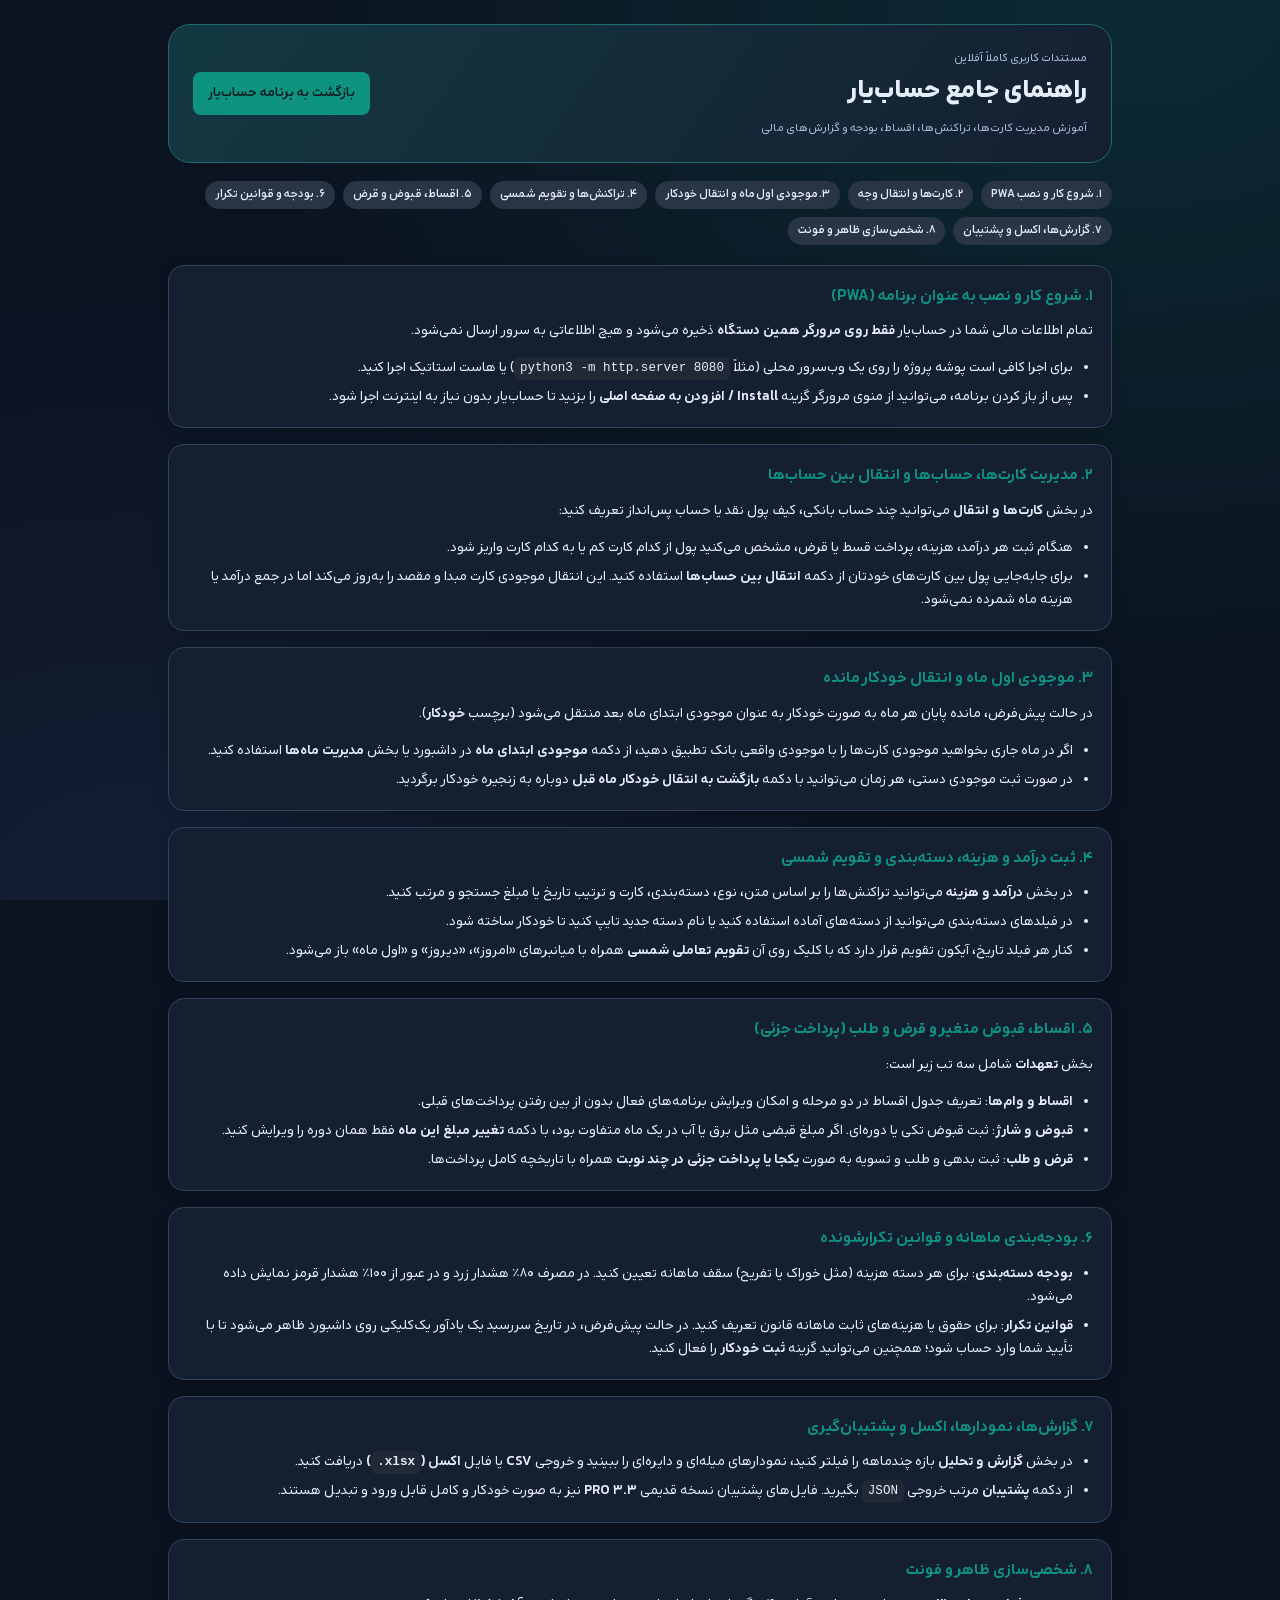
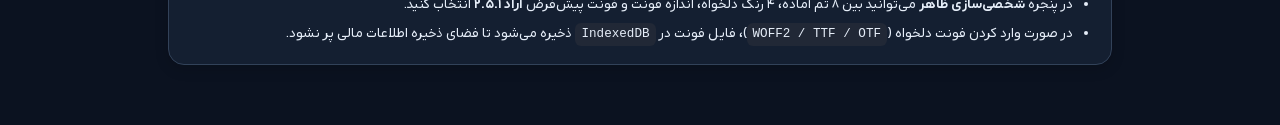
==== help.html @ b8ed240b "docs: add README, technical documentation, and offline HTML user help" ====
<!DOCTYPE html>
<html lang="fa" dir="rtl">
<head>
  <meta charset="utf-8">
  <meta name="viewport" content="width=device-width,initial-scale=1,viewport-fit=cover">
  <title>راهنمای استفاده | حساب‌یار</title>
  <link rel="icon" href="./assets/icons/icon.svg" type="image/svg+xml">
  <link rel="stylesheet" href="./css/tokens.css">
  <link rel="stylesheet" href="./css/components.css">
  <style>
    .help-wrap {
      max-width: 980px;
      margin: 0 auto;
      padding: 24px 18px 56px;
    }
    .help-hero {
      display: flex;
      justify-content: space-between;
      align-items: center;
      flex-wrap: wrap;
      gap: 14px;
      padding: 22px 24px;
      border-radius: var(--radius-xl);
      background: linear-gradient(125deg, color-mix(in srgb, var(--accent) 22%, var(--surface)), var(--surface));
      border: 1px solid color-mix(in srgb, var(--accent) 50%, var(--border));
      margin-bottom: 18px;
    }
    .help-toc {
      display: flex;
      flex-wrap: wrap;
      gap: 8px;
      margin: 14px 0 20px;
    }
    .help-toc a {
      text-decoration: none;
    }
    .help-section {
      margin-top: 16px;
    }
    .help-section h2 {
      display: flex;
      align-items: center;
      gap: 8px;
      color: var(--accent);
      margin-bottom: 10px;
    }
    .help-section ul {
      margin: 8px 0 0;
      padding-right: 20px;
      display: grid;
      gap: 6px;
    }
    code {
      direction: ltr;
      display: inline-block;
      padding: 1px 6px;
      border-radius: 6px;
      background: color-mix(in srgb, var(--fg) 10%, var(--bg));
      font-size: 0.9em;
    }
  </style>
</head>
<body>
  <main class="help-wrap">
    <header class="help-hero">
      <div>
        <small>مستندات کاربری کاملاً آفلاین</small>
        <h1>راهنمای جامع حساب‌یار</h1>
        <small>آموزش مدیریت کارت‌ها، تراکنش‌ها، اقساط، بودجه و گزارش‌های مالی</small>
      </div>
      <div class="row">
        <a class="btn btn-primary" href="./index.html">بازگشت به برنامه حساب‌یار</a>
      </div>
    </header>

    <nav class="help-toc" aria-label="فهرست مطالب">
      <a class="pill" href="#start">۱. شروع کار و نصب PWA</a>
      <a class="pill" href="#accounts">۲. کارت‌ها و انتقال وجه</a>
      <a class="pill" href="#carryover">۳. موجودی اول ماه و انتقال خودکار</a>
      <a class="pill" href="#transactions">۴. تراکنش‌ها و تقویم شمسی</a>
      <a class="pill" href="#obligations">۵. اقساط، قبوض و قرض</a>
      <a class="pill" href="#budgets">۶. بودجه و قوانین تکرار</a>
      <a class="pill" href="#reports">۷. گزارش‌ها، اکسل و پشتیبان</a>
      <a class="pill" href="#appearance">۸. شخصی‌سازی ظاهر و فونت</a>
    </nav>

    <section id="start" class="panel help-section">
      <h2>۱. شروع کار و نصب به عنوان برنامه (PWA)</h2>
      <p>
        تمام اطلاعات مالی شما در حساب‌یار <strong>فقط روی مرورگر همین دستگاه</strong> ذخیره می‌شود و هیچ اطلاعاتی به سرور ارسال نمی‌شود.
      </p>
      <ul>
        <li>برای اجرا کافی است پوشه پروژه را روی یک وب‌سرور محلی (مثلاً <code>python3 -m http.server 8080</code>) یا هاست استاتیک اجرا کنید.</li>
        <li>پس از باز کردن برنامه، می‌توانید از منوی مرورگر گزینه <strong>Install / افزودن به صفحه اصلی</strong> را بزنید تا حساب‌یار بدون نیاز به اینترنت اجرا شود.</li>
      </ul>
    </section>

    <section id="accounts" class="panel help-section">
      <h2>۲. مدیریت کارت‌ها، حساب‌ها و انتقال بین حساب‌ها</h2>
      <p>در بخش <strong>کارت‌ها و انتقال</strong> می‌توانید چند حساب بانکی، کیف پول نقد یا حساب پس‌انداز تعریف کنید:</p>
      <ul>
        <li>هنگام ثبت هر درآمد، هزینه، پرداخت قسط یا قرض، مشخص می‌کنید پول از کدام کارت کم یا به کدام کارت واریز شود.</li>
        <li>برای جابه‌جایی پول بین کارت‌های خودتان از دکمه <strong>انتقال بین حساب‌ها</strong> استفاده کنید. این انتقال موجودی کارت مبدا و مقصد را به‌روز می‌کند اما در جمع درآمد یا هزینه ماه شمرده نمی‌شود.</li>
      </ul>
    </section>

    <section id="carryover" class="panel help-section">
      <h2>۳. موجودی اول ماه و انتقال خودکار مانده</h2>
      <p>
        در حالت پیش‌فرض، مانده پایان هر ماه به صورت خودکار به عنوان موجودی ابتدای ماه بعد منتقل می‌شود (برچسب <strong>خودکار</strong>).
      </p>
      <ul>
        <li>اگر در ماه جاری بخواهید موجودی کارت‌ها را با موجودی واقعی بانک تطبیق دهید، از دکمه <strong>موجودی ابتدای ماه</strong> در داشبورد یا بخش <strong>مدیریت ماه‌ها</strong> استفاده کنید.</li>
        <li>در صورت ثبت موجودی دستی، هر زمان می‌توانید با دکمه <strong>بازگشت به انتقال خودکار ماه قبل</strong> دوباره به زنجیره خودکار برگردید.</li>
      </ul>
    </section>

    <section id="transactions" class="panel help-section">
      <h2>۴. ثبت درآمد و هزینه، دسته‌بندی و تقویم شمسی</h2>
      <ul>
        <li>در بخش <strong>درآمد و هزینه</strong> می‌توانید تراکنش‌ها را بر اساس متن، نوع، دسته‌بندی، کارت و ترتیب تاریخ یا مبلغ جستجو و مرتب کنید.</li>
        <li>در فیلدهای دسته‌بندی می‌توانید از دسته‌های آماده استفاده کنید یا نام دسته جدید تایپ کنید تا خودکار ساخته شود.</li>
        <li>کنار هر فیلد تاریخ، آیکون تقویم قرار دارد که با کلیک روی آن <strong>تقویم تعاملی شمسی</strong> همراه با میانبرهای «امروز»، «دیروز» و «اول ماه» باز می‌شود.</li>
      </ul>
    </section>

    <section id="obligations" class="panel help-section">
      <h2>۵. اقساط، قبوض متغیر و قرض و طلب (پرداخت جزئی)</h2>
      <p>بخش <strong>تعهدات</strong> شامل سه تب زیر است:</p>
      <ul>
        <li><strong>اقساط و وام‌ها</strong>: تعریف جدول اقساط در دو مرحله و امکان ویرایش برنامه‌های فعال بدون از بین رفتن پرداخت‌های قبلی.</li>
        <li><strong>قبوض و شارژ</strong>: ثبت قبوض تکی یا دوره‌ای. اگر مبلغ قبضی مثل برق یا آب در یک ماه متفاوت بود، با دکمه <strong>تغییر مبلغ این ماه</strong> فقط همان دوره را ویرایش کنید.</li>
        <li><strong>قرض و طلب</strong>: ثبت بدهی و طلب و تسویه به صورت <strong>یکجا یا پرداخت جزئی در چند نوبت</strong> همراه با تاریخچه کامل پرداخت‌ها.</li>
      </ul>
    </section>

    <section id="budgets" class="panel help-section">
      <h2>۶. بودجه‌بندی ماهانه و قوانین تکرارشونده</h2>
      <ul>
        <li><strong>بودجه دسته‌بندی</strong>: برای هر دسته هزینه (مثل خوراک یا تفریح) سقف ماهانه تعیین کنید. در مصرف ۸۰٪ هشدار زرد و در عبور از ۱۰۰٪ هشدار قرمز نمایش داده می‌شود.</li>
        <li><strong>قوانین تکرار</strong>: برای حقوق یا هزینه‌های ثابت ماهانه قانون تعریف کنید. در حالت پیش‌فرض، در تاریخ سررسید یک یادآور یک‌کلیکی روی داشبورد ظاهر می‌شود تا با تأیید شما وارد حساب شود؛ همچنین می‌توانید گزینه <strong>ثبت خودکار</strong> را فعال کنید.</li>
      </ul>
    </section>

    <section id="reports" class="panel help-section">
      <h2>۷. گزارش‌ها، نمودارها، اکسل و پشتیبان‌گیری</h2>
      <ul>
        <li>در بخش <strong>گزارش و تحلیل</strong> بازه چندماهه را فیلتر کنید، نمودارهای میله‌ای و دایره‌ای را ببینید و خروجی <strong>CSV</strong> یا فایل <strong>اکسل (<code>.xlsx</code>)</strong> دریافت کنید.</li>
        <li>از دکمه <strong>پشتیبان</strong> مرتب خروجی <code>JSON</code> بگیرید. فایل‌های پشتیبان نسخه قدیمی <strong>PRO 3.3</strong> نیز به صورت خودکار و کامل قابل ورود و تبدیل هستند.</li>
      </ul>
    </section>

    <section id="appearance" class="panel help-section">
      <h2>۸. شخصی‌سازی ظاهر و فونت</h2>
      <ul>
        <li>در پنجره <strong>شخصی‌سازی ظاهر</strong> می‌توانید بین ۸ تم آماده، ۴ رنگ دلخواه، اندازه فونت و فونت پیش‌فرض <strong>آراد ۲.۵.۱</strong> انتخاب کنید.</li>
        <li>در صورت وارد کردن فونت دلخواه (<code>WOFF2 / TTF / OTF</code>)، فایل فونت در <code>IndexedDB</code> ذخیره می‌شود تا فضای ذخیره اطلاعات مالی پر نشود.</li>
      </ul>
    </section>
  </main>

  <script type="module">
    import { initTheme } from './js/theme.js';
    initTheme();
  </script>
</body>
</html>
---- css/tokens.css ----
@font-face {
  font-family: 'HesabArad';
  src: url('../assets/fonts/AradFDVF.woff2') format('woff2-variations'),
       url('../assets/fonts/AradFDVF.woff2') format('woff2');
  font-weight: 100 900;
  font-style: normal;
  font-display: swap;
}

:root {
  --bg: #0b1220;
  --surface: #141f31;
  --surface-alt: #1a283f;
  --accent: #0e937e;
  --accent-text: #ffffff;
  --accent2: #5179c4;
  --fg: #e5edf8;
  --muted: #9eb1ca;
  --border: #2c3d57;
  --good: #4ee0ad;
  --bad: #ff858e;
  --warn: #ffc875;
  --info: #78b4ff;
  --ui-font: 'HesabArad', Tahoma, Arial, sans-serif;
  --ui-size: 14px;
  --radius-sm: 8px;
  --radius-md: 12px;
  --radius-lg: 16px;
  --radius-xl: 22px;
  --shadow-sm: 0 4px 14px rgba(0, 0, 0, 0.16);
  --shadow-md: 0 12px 32px rgba(0, 0, 0, 0.28);
}

*,
*::before,
*::after {
  box-sizing: border-box;
}

html {
  -webkit-text-size-adjust: 100%;
}

body {
  margin: 0;
  min-height: 100dvh;
  font-family: var(--ui-font);
  font-size: var(--ui-size);
  line-height: 1.65;
  color: var(--fg);
  background:
    radial-gradient(ellipse at 90% 0%, color-mix(in srgb, var(--accent) 19%, var(--bg)), transparent 58%),
    radial-gradient(ellipse at 10% 100%, color-mix(in srgb, var(--accent2) 12%, var(--bg)), transparent 52%),
    var(--bg);
  background-attachment: fixed;
}

body.light {
  --shadow-sm: 0 4px 14px rgba(15, 23, 42, 0.06);
  --shadow-md: 0 12px 28px rgba(15, 23, 42, 0.12);
  background:
    radial-gradient(ellipse at 90% 0%, color-mix(in srgb, var(--accent) 11%, var(--bg)), transparent 55%),
    var(--bg);
}

button,
input,
select,
textarea {
  font: inherit;
  color: inherit;
}

h1, h2, h3, p {
  margin-top: 0;
}

h1 {
  font-size: clamp(20px, 2.4vw, 26px);
  font-weight: 800;
  margin-bottom: 4px;
}

h2 {
  font-size: 16px;
  font-weight: 700;
  margin-bottom: 14px;
}

h3 {
  font-size: 14px;
  font-weight: 700;
  margin-bottom: 10px;
}

small,
.muted {
  color: var(--muted);
}

.num,
.kpi-value,
strong[data-num],
td.num {
  font-variant-numeric: tabular-nums;
}

.green { color: var(--good); }
.red, .danger-text { color: var(--bad); }
.amber { color: var(--warn); }
.info-text { color: var(--info); }

.hidden {
  display: none !important;
}

:focus-visible {
  outline: 2px solid var(--accent);
  outline-offset: 2px;
}
---- css/components.css ----
.btn {
  display: inline-flex;
  align-items: center;
  justify-content: center;
  gap: 7px;
  border: 1px solid transparent;
  border-radius: var(--radius-sm);
  padding: 9px 14px;
  background: color-mix(in srgb, var(--surface) 78%, var(--fg));
  color: var(--fg);
  cursor: pointer;
  font-weight: 600;
  text-decoration: none;
  transition: filter 0.14s ease, background 0.14s ease, border-color 0.14s ease;
  white-space: nowrap;
}

.btn:hover {
  filter: brightness(1.1);
}

.btn:disabled {
  opacity: 0.5;
  cursor: not-allowed;
}

.btn-primary {
  background: var(--accent);
  color: var(--accent-text);
}

.btn-secondary {
  background: color-mix(in srgb, var(--accent2) 22%, var(--surface));
  border-color: color-mix(in srgb, var(--accent2) 45%, var(--border));
}

.btn-ghost {
  background: transparent;
  border-color: var(--border);
  color: var(--fg);
}

.btn-danger {
  background: color-mix(in srgb, var(--bad) 15%, var(--surface));
  border-color: color-mix(in srgb, var(--bad) 45%, var(--border));
  color: var(--bad);
}

.btn-sm {
  padding: 6px 10px;
  font-size: 12px;
}

.btn-icon {
  padding: 7px;
  min-width: 34px;
  min-height: 34px;
}

.icon-svg {
  width: 17px;
  height: 17px;
  flex-shrink: 0;
  display: inline-block;
  vertical-align: middle;
}

.icon-svg.sm {
  width: 14px;
  height: 14px;
}

.row {
  display: flex;
  gap: 10px;
  flex-wrap: wrap;
  align-items: center;
}

.row > * {
  min-width: 0;
}

.between {
  justify-content: space-between;
}

.actions {
  display: flex;
  gap: 8px;
  flex-wrap: wrap;
  margin: 14px 0;
}

.grid {
  display: grid;
  grid-template-columns: repeat(auto-fit, minmax(200px, 1fr));
  gap: 12px;
}

.card,
.panel {
  background: var(--surface);
  border: 1px solid var(--border);
  border-radius: var(--radius-lg);
  padding: 18px;
  box-shadow: var(--shadow-sm);
}

.card {
  background: linear-gradient(145deg, color-mix(in srgb, var(--accent) 8%, var(--surface)), var(--surface));
}

.card strong {
  display: block;
  font-size: clamp(18px, 2vw, 26px);
  font-weight: 800;
  margin: 8px 0 6px;
  overflow-wrap: anywhere;
}

.panel {
  margin-top: 16px;
}

.panel-head {
  display: flex;
  align-items: center;
  justify-content: space-between;
  flex-wrap: wrap;
  gap: 10px;
  margin-bottom: 14px;
}

.panel-head h2,
.panel-head h3 {
  margin: 0;
}

label.field {
  display: grid;
  gap: 6px;
  color: var(--muted);
  font-size: 13px;
}

label.field.full {
  grid-column: 1 / -1;
}

label.check-row {
  display: flex;
  align-items: center;
  gap: 8px;
  color: var(--fg);
  cursor: pointer;
}

label.check-row input[type="checkbox"] {
  width: auto;
  accent-color: var(--accent);
}

input,
select,
textarea {
  width: 100%;
  padding: 10px 12px;
  border-radius: var(--radius-sm);
  border: 1px solid var(--border);
  background: var(--bg);
  color: var(--fg);
}

input[data-money] {
  font-weight: 700;
  font-size: 16px;
  direction: ltr;
  text-align: right;
  letter-spacing: 0.4px;
}

input[type="color"] {
  height: 42px;
  padding: 4px;
  cursor: pointer;
}

input[type="range"] {
  padding: 0;
  accent-color: var(--accent);
}

.date-input-wrap {
  position: relative;
  display: flex;
  align-items: center;
}

.date-input-wrap input {
  padding-left: 42px;
  direction: ltr;
  text-align: right;
}

.date-trigger {
  position: absolute;
  left: 5px;
  top: 50%;
  transform: translateY(-50%);
  padding: 5px 7px;
  border: 0;
  border-radius: 6px;
  background: color-mix(in srgb, var(--accent) 16%, transparent);
  color: var(--accent);
  cursor: pointer;
  display: grid;
  place-items: center;
}

.date-trigger:hover {
  background: color-mix(in srgb, var(--accent) 26%, transparent);
}

.datepicker-popover {
  position: fixed;
  z-index: 120;
  width: min(304px, 92vw);
  padding: 14px;
  border-radius: var(--radius-lg);
  background: var(--surface);
  border: 1px solid var(--border);
  box-shadow: var(--shadow-md);
}

.dp-header {
  display: flex;
  align-items: center;
  justify-content: space-between;
  gap: 6px;
  margin-bottom: 10px;
}

.dp-title {
  font-weight: 700;
  font-size: 14px;
}

.dp-weekdays,
.dp-days {
  display: grid;
  grid-template-columns: repeat(7, minmax(0, 1fr));
  gap: 4px;
  text-align: center;
}

.dp-weekdays span {
  font-size: 11px;
  color: var(--muted);
  padding-bottom: 4px;
}

.dp-day {
  border: 1px solid transparent;
  border-radius: 8px;
  padding: 6px 0;
  background: transparent;
  color: var(--fg);
  cursor: pointer;
  font-size: 13px;
}

.dp-day:hover:not(:disabled) {
  background: color-mix(in srgb, var(--accent) 16%, transparent);
}

.dp-day.is-today {
  border-color: var(--accent);
}

.dp-day.is-selected {
  background: var(--accent);
  color: var(--accent-text);
  font-weight: 700;
}

.dp-quick {
  display: flex;
  gap: 6px;
  margin-top: 10px;
  padding-top: 10px;
  border-top: 1px solid var(--border);
}

.dp-quick button {
  flex: 1;
}

.scroll {
  overflow-x: auto;
}

table {
  width: 100%;
  border-collapse: collapse;
}

th,
td {
  text-align: right;
  padding: 11px 8px;
  border-bottom: 1px solid var(--border);
  vertical-align: middle;
}

th {
  color: var(--muted);
  font-size: 12px;
  font-weight: 700;
  white-space: nowrap;
}

tbody tr:hover {
  background: color-mix(in srgb, var(--fg) 4%, transparent);
}

.td-actions {
  display: flex;
  flex-wrap: wrap;
  gap: 4px;
}

.state,
.pill {
  display: inline-flex;
  align-items: center;
  gap: 5px;
  padding: 4px 10px;
  border-radius: 999px;
  font-size: 12px;
  font-weight: 700;
  white-space: nowrap;
}

.pill {
  background: color-mix(in srgb, var(--fg) 10%, var(--surface));
  color: var(--fg);
  font-weight: 600;
}

.state.paid {
  color: var(--good);
  background: color-mix(in srgb, var(--good) 16%, transparent);
}

.state.partial {
  color: var(--info);
  background: color-mix(in srgb, var(--info) 16%, transparent);
}

.state.late {
  color: var(--bad);
  background: color-mix(in srgb, var(--bad) 16%, transparent);
}

.state.soon {
  color: var(--warn);
  background: color-mix(in srgb, var(--warn) 16%, transparent);
}

.state.waiting {
  color: var(--muted);
  background: color-mix(in srgb, var(--muted) 16%, transparent);
}

.notice {
  display: flex;
  align-items: flex-start;
  gap: 10px;
  padding: 12px 14px;
  border-right: 3px solid var(--warn);
  background: color-mix(in srgb, var(--warn) 11%, var(--surface));
  border-radius: var(--radius-sm);
  margin: 12px 0;
  font-size: 13px;
}

.notice.info {
  border-right-color: var(--info);
  background: color-mix(in srgb, var(--info) 10%, var(--surface));
}

.notice.danger {
  border-right-color: var(--bad);
  background: color-mix(in srgb, var(--bad) 11%, var(--surface));
}

.progress-track {
  height: 11px;
  border-radius: 999px;
  overflow: hidden;
  background: color-mix(in srgb, var(--fg) 12%, var(--bg));
  margin: 10px 0;
}

.progress-fill {
  display: block;
  height: 100%;
  background: var(--accent);
  transition: width 0.25s ease;
}

.progress-fill.is-good { background: var(--good); }
.progress-fill.is-warn { background: var(--warn); }
.progress-fill.is-over { background: var(--bad); }

.sub-tabs {
  display: flex;
  flex-wrap: wrap;
  gap: 6px;
  padding: 6px;
  border-radius: var(--radius-md);
  background: color-mix(in srgb, var(--surface) 88%, var(--bg));
  border: 1px solid var(--border);
  margin-bottom: 16px;
}

.sub-tab {
  border: 0;
  border-radius: var(--radius-sm);
  padding: 8px 14px;
  background: transparent;
  color: var(--muted);
  cursor: pointer;
  font-weight: 600;
  display: inline-flex;
  align-items: center;
  gap: 6px;
}

.sub-tab.active {
  background: var(--accent);
  color: var(--accent-text);
}

dialog {
  background: var(--surface);
  color: var(--fg);
  border: 1px solid var(--border);
  border-radius: var(--radius-lg);
  width: min(680px, 95vw);
  max-height: 90dvh;
  overflow: auto;
  padding: 20px 22px;
  box-shadow: var(--shadow-md);
}

dialog.dialog-wide {
  width: min(840px, 95vw);
}

dialog::backdrop {
  background: rgba(5, 10, 20, 0.68);
  backdrop-filter: blur(4px);
}

.dialog-header {
  display: flex;
  align-items: center;
  justify-content: space-between;
  gap: 10px;
  padding-bottom: 12px;
  margin-bottom: 14px;
  border-bottom: 1px solid var(--border);
}

.dialog-header h2 {
  margin: 0;
}

.dialog-actions {
  display: flex;
  justify-content: flex-end;
  gap: 8px;
  margin-top: 16px;
}

.toast-container {
  position: fixed;
  bottom: 20px;
  left: 20px;
  z-index: 200;
  display: grid;
  gap: 8px;
  width: min(360px, calc(100vw - 28px));
  pointer-events: none;
}

.toast {
  pointer-events: auto;
  display: flex;
  align-items: center;
  justify-content: space-between;
  gap: 10px;
  padding: 12px 14px;
  border-radius: var(--radius-md);
  background: var(--surface);
  border: 1px solid var(--border);
  border-right: 4px solid var(--accent);
  box-shadow: var(--shadow-md);
  font-size: 13px;
}

.toast.success { border-right-color: var(--good); }
.toast.error { border-right-color: var(--bad); }
.toast.warning { border-right-color: var(--warn); }
.toast.info { border-right-color: var(--info); }

.empty-state {
  text-align: center;
  padding: 28px 16px;
  color: var(--muted);
}

@media (max-width: 640px) {
  .toast-container {
    bottom: calc(76px + env(safe-area-inset-bottom));
    left: 14px;
    right: 14px;
    width: auto;
  }

  table.mobile-cards thead {
    display: none;
  }

  table.mobile-cards,
  table.mobile-cards tbody,
  table.mobile-cards tr,
  table.mobile-cards td {
    display: block;
    width: 100%;
  }

  table.mobile-cards tr {
    margin-bottom: 10px;
    padding: 10px 12px;
    border: 1px solid var(--border);
    border-radius: var(--radius-md);
    background: color-mix(in srgb, var(--surface) 88%, var(--bg));
  }

  table.mobile-cards td {
    display: flex;
    align-items: center;
    justify-content: space-between;
    gap: 10px;
    padding: 6px 0;
    border-bottom: 1px dashed color-mix(in srgb, var(--border) 60%, transparent);
    text-align: left;
  }

  table.mobile-cards td:last-child {
    border-bottom: 0;
    padding-top: 8px;
  }

  table.mobile-cards td::before {
    content: attr(data-label);
    color: var(--muted);
    font-size: 12px;
    font-weight: 600;
    text-align: right;
    flex-shrink: 0;
  }

  table.mobile-cards td.empty-cell {
    display: block;
    text-align: center;
  }

  table.mobile-cards td.empty-cell::before {
    display: none;
  }
}
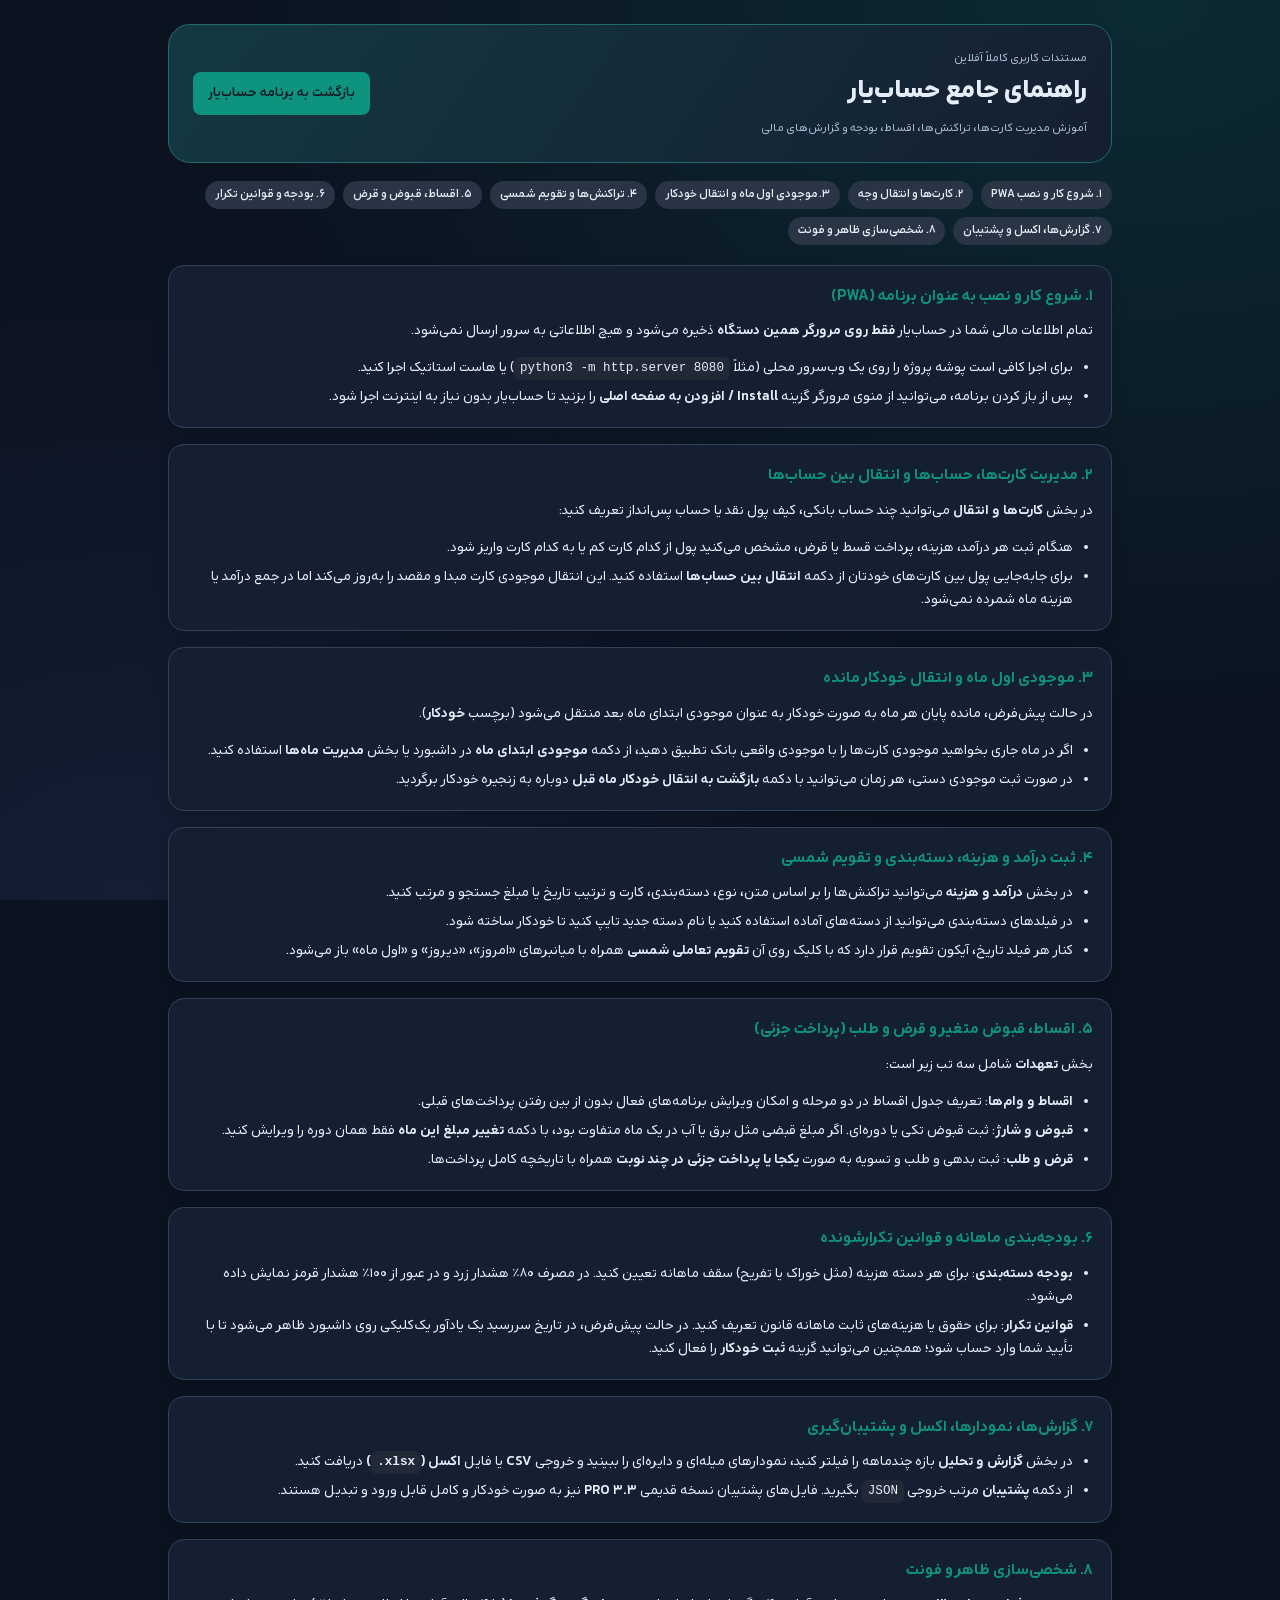
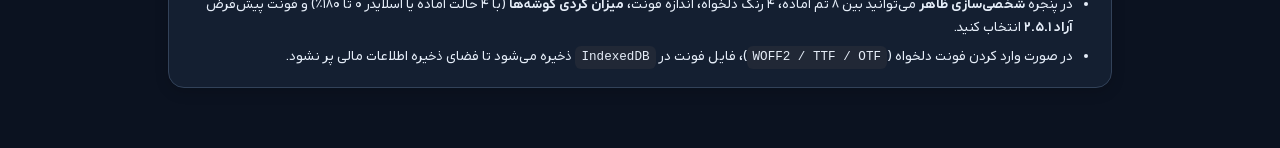
==== commit 67a19c24: "feat(theme): add border-radius presets and slider to appearance settings" ====
--- a/help.html
+++ b/help.html
@@ -153,7 +153,7 @@
     <section id="appearance" class="panel help-section">
       <h2>۸. شخصی‌سازی ظاهر و فونت</h2>
       <ul>
-        <li>در پنجره <strong>شخصی‌سازی ظاهر</strong> می‌توانید بین ۸ تم آماده، ۴ رنگ دلخواه، اندازه فونت و فونت پیش‌فرض <strong>آراد ۲.۵.۱</strong> انتخاب کنید.</li>
+        <li>در پنجره <strong>شخصی‌سازی ظاهر</strong> می‌توانید بین ۸ تم آماده، ۴ رنگ دلخواه، اندازه فونت، <strong>میزان گردی گوشه‌ها</strong> (با ۴ حالت آماده یا اسلایدر ۰ تا ۱۸۰٪) و فونت پیش‌فرض <strong>آراد ۲.۵.۱</strong> انتخاب کنید.</li>
         <li>در صورت وارد کردن فونت دلخواه (<code>WOFF2 / TTF / OTF</code>)، فایل فونت در <code>IndexedDB</code> ذخیره می‌شود تا فضای ذخیره اطلاعات مالی پر نشود.</li>
       </ul>
     </section>
--- a/css/tokens.css
+++ b/css/tokens.css
@@ -23,6 +23,8 @@
   --info: #78b4ff;
   --ui-font: 'HesabArad', Tahoma, Arial, sans-serif;
   --ui-size: 14px;
+  --radius-scale: 1;
+  --radius-xs: 5px;
   --radius-sm: 8px;
   --radius-md: 12px;
   --radius-lg: 16px;
@@ -39,11 +41,14 @@
 
 html {
   -webkit-text-size-adjust: 100%;
+  overflow-x: clip;
+  overflow-y: scroll;
 }
 
 body {
   margin: 0;
   min-height: 100dvh;
+  overflow-x: clip;
   font-family: var(--ui-font);
   font-size: var(--ui-size);
   line-height: 1.65;
@@ -105,6 +110,13 @@
   font-variant-numeric: tabular-nums;
 }
 
+.num-ltr {
+  direction: ltr;
+  display: inline-block;
+  unicode-bidi: isolate;
+  font-variant-numeric: tabular-nums;
+}
+
 .green { color: var(--good); }
 .red, .danger-text { color: var(--bad); }
 .amber { color: var(--warn); }
--- a/css/components.css
+++ b/css/components.css
@@ -52,9 +52,18 @@
 }
 
 .btn-icon {
-  padding: 7px;
-  min-width: 34px;
-  min-height: 34px;
+  width: 36px;
+  height: 36px;
+  padding: 0;
+  gap: 0;
+  line-height: 1;
+  flex-shrink: 0;
+}
+
+.btn-icon.btn-sm {
+  width: 30px;
+  height: 30px;
+  padding: 0;
 }
 
 .icon-svg {
@@ -210,7 +219,7 @@
   transform: translateY(-50%);
   padding: 5px 7px;
   border: 0;
-  border-radius: 6px;
+  border-radius: var(--radius-xs);
   background: color-mix(in srgb, var(--accent) 16%, transparent);
   color: var(--accent);
   cursor: pointer;
@@ -262,7 +271,7 @@
 
 .dp-day {
   border: 1px solid transparent;
-  border-radius: 8px;
+  border-radius: var(--radius-sm);
   padding: 6px 0;
   background: transparent;
   color: var(--fg);
@@ -487,13 +496,133 @@
 
 .toast-container {
   position: fixed;
-  bottom: 20px;
-  left: 20px;
+  bottom: 24px;
+  left: 92px;
   z-index: 200;
   display: grid;
   gap: 8px;
-  width: min(360px, calc(100vw - 28px));
+  width: min(360px, calc(100vw - 116px));
   pointer-events: none;
+}
+
+.bubble-menu {
+  position: fixed;
+  bottom: 22px;
+  left: 22px;
+  z-index: 90;
+  display: flex;
+  flex-direction: column;
+  align-items: flex-end;
+  gap: 10px;
+}
+
+.bubble-items {
+  display: flex;
+  flex-direction: column;
+  align-items: flex-end;
+  gap: 10px;
+  pointer-events: none;
+  visibility: hidden;
+}
+
+.bubble-menu.is-open .bubble-items {
+  pointer-events: auto;
+  visibility: visible;
+}
+
+.bubble-item {
+  display: inline-flex;
+  flex-direction: row-reverse;
+  align-items: center;
+  gap: 10px;
+  margin-left: 5px;
+  border: 0;
+  padding: 0;
+  background: transparent;
+  cursor: pointer;
+  opacity: 0;
+  transform: translateY(14px) scale(0.85);
+  transition: opacity 0.18s ease, transform 0.22s cubic-bezier(0.22, 1, 0.36, 1);
+}
+
+.bubble-menu.is-open .bubble-item {
+  opacity: 1;
+  transform: translateY(0) scale(1);
+}
+
+.bubble-menu.is-open .bubble-item:nth-child(1) {
+  transition-delay: 0.04s;
+}
+
+.bubble-menu.is-open .bubble-item:nth-child(2) {
+  transition-delay: 0s;
+}
+
+.bubble-fab {
+  width: 46px;
+  height: 46px;
+  border-radius: 50%;
+  display: grid;
+  place-items: center;
+  color: #101820;
+  box-shadow: var(--shadow-md);
+  border: 1px solid color-mix(in srgb, var(--fg) 15%, transparent);
+  transition: transform 0.15s ease, filter 0.15s ease;
+}
+
+.bubble-fab.is-income {
+  background: var(--good);
+}
+
+.bubble-fab.is-expense {
+  background: var(--bad);
+}
+
+.bubble-item:hover .bubble-fab {
+  transform: scale(1.08);
+  filter: brightness(1.06);
+}
+
+.bubble-label {
+  padding: 6px 12px;
+  border-radius: 999px;
+  background: var(--surface);
+  color: var(--fg);
+  border: 1px solid var(--border);
+  box-shadow: var(--shadow-sm);
+  font-size: 13px;
+  font-weight: 700;
+  white-space: nowrap;
+}
+
+.bubble-trigger {
+  width: 56px;
+  height: 56px;
+  border-radius: 50%;
+  border: 0;
+  padding: 0;
+  display: grid;
+  place-items: center;
+  cursor: pointer;
+  color: var(--accent-text);
+  background: linear-gradient(135deg, var(--accent), var(--accent2));
+  box-shadow: var(--shadow-md);
+  transition: transform 0.2s cubic-bezier(0.22, 1, 0.36, 1), filter 0.15s ease;
+}
+
+.bubble-trigger:hover {
+  filter: brightness(1.08);
+  transform: scale(1.04);
+}
+
+.bubble-trigger .icon-svg {
+  width: 24px;
+  height: 24px;
+  transition: transform 0.22s cubic-bezier(0.22, 1, 0.36, 1);
+}
+
+.bubble-menu.is-open .bubble-trigger .icon-svg {
+  transform: rotate(45deg);
 }
 
 .toast {
@@ -522,13 +651,21 @@
   color: var(--muted);
 }
 
-@media (max-width: 640px) {
+@media (max-width: 960px) {
+  .bubble-menu {
+    bottom: calc(78px + env(safe-area-inset-bottom));
+    left: 16px;
+  }
+
   .toast-container {
-    bottom: calc(76px + env(safe-area-inset-bottom));
+    bottom: calc(144px + env(safe-area-inset-bottom));
     left: 14px;
     right: 14px;
     width: auto;
   }
+}
+
+@media (max-width: 640px) {
 
   table.mobile-cards thead {
     display: none;
